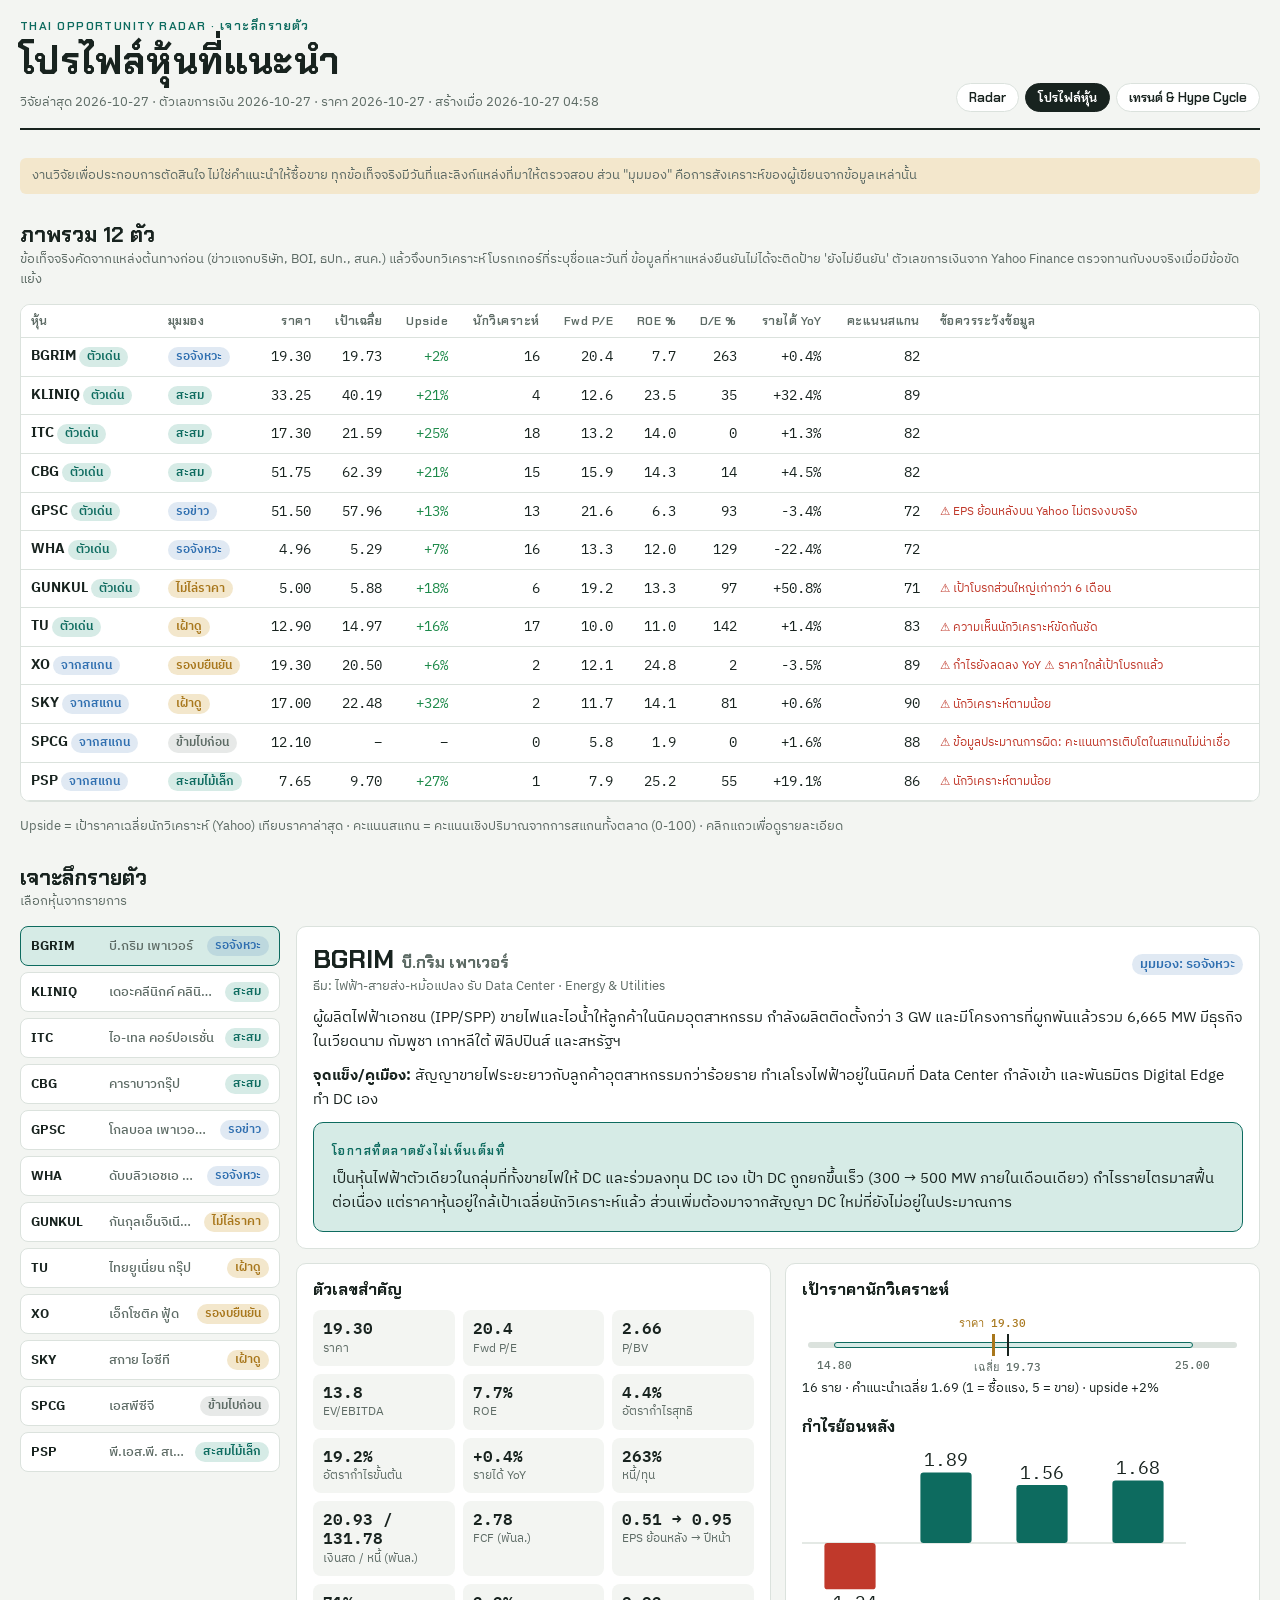
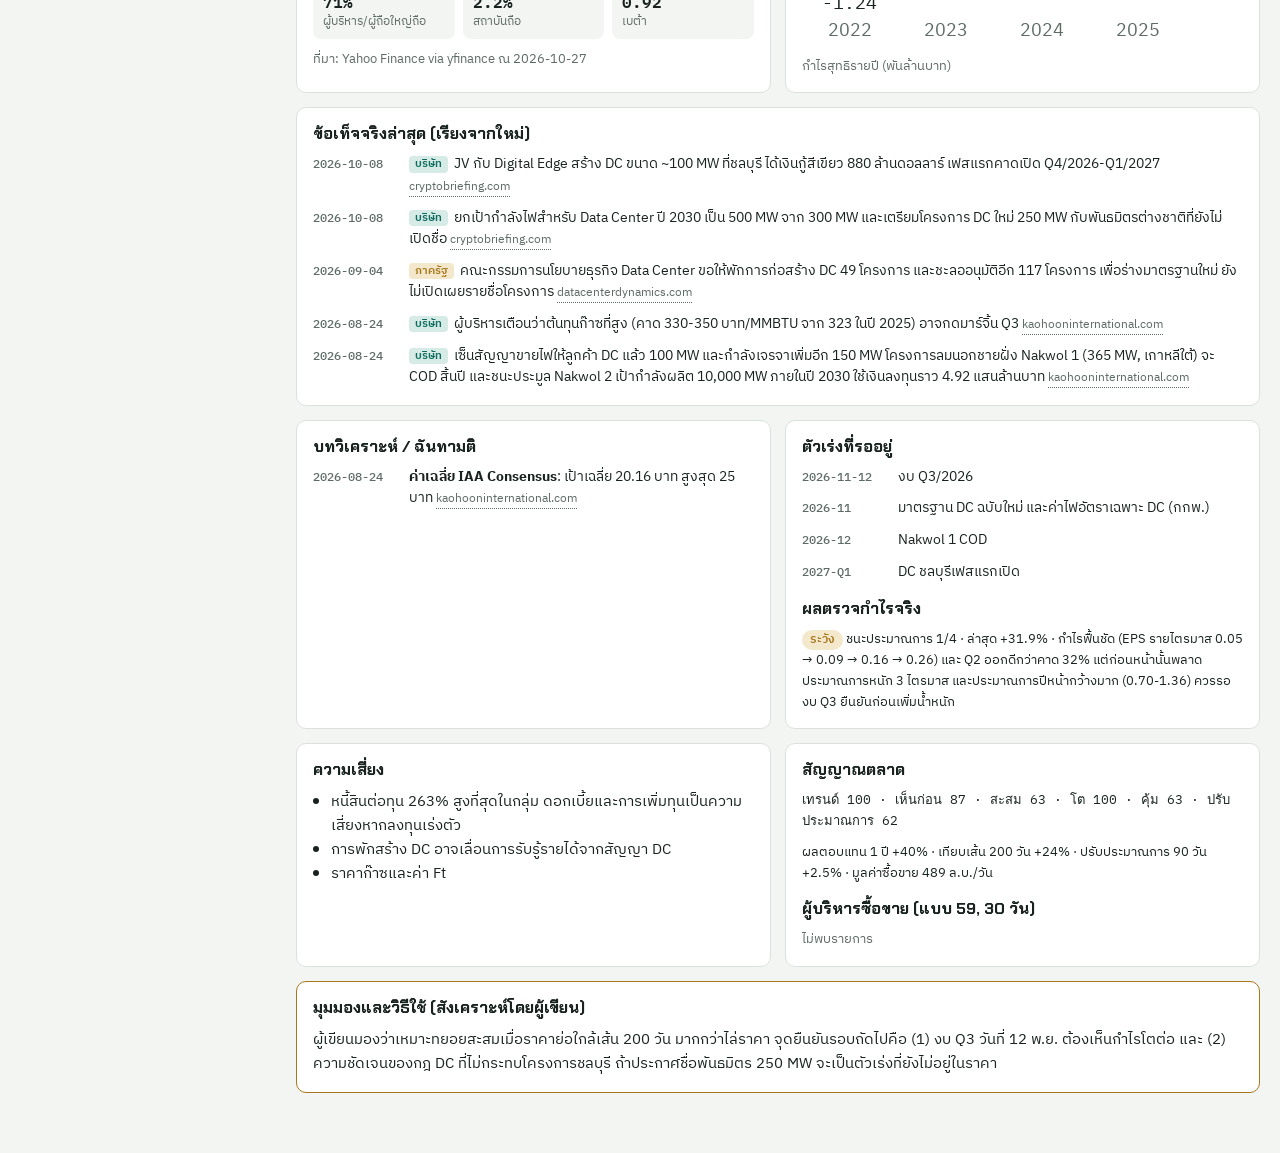
==== profiles.html @ 1df00329 "Publish Thai Radar pages (data 2026-10-27) Co-Authored-By: Claude Opus 5.5 <noreply@anthropic.com> C" ====
<!doctype html>
<html lang="th">
<head>
<meta name="robots" content="noindex, nofollow">
<meta charset="utf-8">
<meta name="viewport" content="width=device-width, initial-scale=1, viewport-fit=cover">
<title>Thai Radar Profiles</title>
<link rel="preconnect" href="https://fonts.googleapis.com">
<link rel="stylesheet" href="https://fonts.googleapis.com/css2?family=Chakra+Petch:wght@500;600;700&family=IBM+Plex+Sans+Thai:wght@400;500;600&family=IBM+Plex+Mono:wght@400;500&display=swap">
<link rel="stylesheet" href="radar.css">
</head>
<body>
<div class="wrap">
  <header class="top">
    <div style="display:flex;flex-direction:column;gap:6px;min-width:0">
      <span class="eyebrow">Thai Opportunity Radar · เจาะลึกรายตัว</span>
      <h1>โปรไฟล์หุ้นที่แนะนำ</h1>
      <span class="muted small" id="asof"></span>
    </div>
    <nav class="nav" id="nav" aria-label="หน้าอื่น"></nav>
  </header>
  <div class="disclaimer">งานวิจัยเพื่อประกอบการตัดสินใจ ไม่ใช่คำแนะนำให้ซื้อขาย ทุกข้อเท็จจริงมีวันที่และลิงก์แหล่งที่มาให้ตรวจสอบ ส่วน "มุมมอง" คือการสังเคราะห์ของผู้เขียนจากข้อมูลเหล่านั้น</div>
  <div id="app" style="display:flex;flex-direction:column;gap:28px"></div>
</div>
<script src="data/bundle.js"></script>
<script>
(function(){
const R = window.RADAR, app = document.getElementById('app');
if(!R || !R.profiles){ app.innerHTML = '<p>ไม่พบข้อมูลโปรไฟล์ ให้รัน <code>python scripts/update_data.py --offline</code></p>'; return; }
// date helpers: a month/quarter/year value counts as its last day, so a catalyst is "due" only once it fully passes
const asofDay = new Date(String(R.built||'').slice(0,10));
const endOf = v=>{ v=String(v||''); let m;
  if(/^\d{4}-\d{2}-\d{2}$/.test(v)) return new Date(v);
  if((m=v.match(/^(\d{4})-(\d{2})$/))) return new Date(Date.UTC(+m[1], +m[2], 0));
  if((m=v.match(/^(\d{4})-Q(\d)$/))) return new Date(Date.UTC(+m[1], +m[2]*3, 0));
  if(/^\d{4}$/.test(v)) return new Date(Date.UTC(+v, 11, 31));
  return new Date(8.64e15); };
const ageDays = v=> (asofDay - endOf(v))/864e5;
const P = R.profiles, D = (R.deep||{}).stocks || {}, L = R.layout || {};
const snaps = (R.snapshots||[]).slice().sort((a,b)=>a.date<b.date?-1:1), cur = snaps[snaps.length-1] || {quotes:{}};
const MK = Object.fromEntries(((R.market||{}).rows||[]).map(r=>[r.sym,r]));
const QW = L.quant_weights;
if(R.market && QW){ R.market.rows.forEach(r=>{ let tw=0,t=0; Object.entries(QW).forEach(([k,w])=>{ if(r.s[k]!=null){ tw+=w; t+=w*r.s[k]; } }); if(tw) r.total=t/tw; }); }
const EC = Object.fromEntries(((R.earnings||{}).rows||[]).map(r=>[r.sym,r]));
const INS = ((R.insider||{}).rows||[]);
const U = Object.fromEntries(((R.universe||{}).stocks||[]).map(s=>[s.sym,s]));
const TH = Object.fromEntries(((R.themes||{}).themes||[]).map(t=>[t.id,t]));
const fmt=(v,d=1)=> v==null||isNaN(v)?'–':Number(v).toLocaleString('en-US',{minimumFractionDigits:d,maximumFractionDigits:d});
const sg=(v,d=1)=> v==null||isNaN(v)?'–':(v>0?'+':'')+fmt(v,d)+'%';
const esc=s=>String(s??'').replace(/[&<>"]/g,c=>({'&':'&amp;','<':'&lt;','>':'&gt;','"':'&quot;'}[c]));
const el=h=>{const d=document.createElement('div'); d.innerHTML=h.trim(); return d.firstElementChild;};
const host = s=>{ try{ return new URL(s).hostname.replace(/^www\./,''); }catch(e){ return 'แหล่งที่มา'; } };
const src = u=> u? `<a class="src" href="${esc(u)}" target="_blank" rel="noopener">${esc(host(u))}</a>` : '';
const store={get(k,d){try{const v=localStorage.getItem('radarp.'+k);return v?JSON.parse(v):d;}catch(e){return d;}},set(k,v){try{localStorage.setItem('radarp.'+k,JSON.stringify(v));}catch(e){}}};

// nav: local files when opened from disk, artifact links when published
const local = true;
document.getElementById('nav').innerHTML = (L.pages||[]).map(p=>{ const href = local? p.file : (p.url||p.file); return `<a href="${esc(href)}" ${p.id==='profiles'?'aria-current="page"':''}>${esc(p.label)}</a>`; }).join('');
document.getElementById('asof').textContent = `วิจัยล่าสุด ${P.updated} · ตัวเลขการเงิน ${(R.deep||{}).date||'–'} · ราคา ${cur.date||'–'} · สร้างเมื่อ ${String(R.built||'').replace('T',' ')}`;

const syms = Object.keys(P.stocks);
function price(s){ const q=cur.quotes[s]; return q? q.p : (MK[s]? MK[s].p : (D[s]||{}).p); }
function row(s){
  const p=P.stocks[s], d=D[s]||{}, m=MK[s], px=price(s);
  const tgt = d.tgt? d.tgt[1] : null;
  return {s, p, d, m, px, up: tgt&&px? (tgt/px-1)*100 : null, scan: m? m.total : null};
}
const rows = syms.map(row);
let sel = store.get('sel', syms[0]); if(!P.stocks[sel]) sel = syms[0];

/* ---------- overview table ---------- */
function overview(){
  const s = el(`<section class="block"><div class="sec-head"><div><h2>ภาพรวม ${rows.length} ตัว</h2><div class="muted small">${esc(P.method)}</div></div></div></section>`);
  const st = P.stances||{};
  const body = rows.map(r=>`<tr class="row" data-s="${r.s}" tabindex="0"><td><b>${r.s}</b> <span class="pill ${r.p.role==='pick'?'t-a':'t-b'}">${r.p.role==='pick'?'ตัวเด่น':'จากสแกน'}</span></td>
    <td><span class="pill ${st[r.p.stance]||'t-d'}">${esc(r.p.stance||'')}</span></td>
    <td class="n">${fmt(r.px,2)}</td><td class="n">${r.d.tgt?fmt(r.d.tgt[1],2):'–'}</td><td class="n ${r.up>0?'up':r.up<0?'down':''}">${sg(r.up,0)}</td>
    <td class="n">${r.d.n??'–'}</td><td class="n">${fmt(r.d.fpe,1)}</td><td class="n">${fmt(r.d.roe,1)}</td><td class="n">${fmt(r.d.de,0)}</td><td class="n">${sg(r.d.revg)}</td>
    <td class="n">${r.scan!=null?fmt(r.scan,0):'–'}</td><td class="small">${(r.p.flags||[]).map(f=>`<span class="flag">⚠ ${esc(f)}</span>`).join(' ')}</td></tr>`).join('');
  const t = el(`<div class="tbl-wrap"><table><thead><tr><th>หุ้น</th><th>มุมมอง</th><th class="n">ราคา</th><th class="n">เป้าเฉลี่ย</th><th class="n">Upside</th><th class="n">นักวิเคราะห์</th><th class="n">Fwd P/E</th><th class="n">ROE %</th><th class="n">D/E %</th><th class="n">รายได้ YoY</th><th class="n">คะแนนสแกน</th><th>ข้อควรระวังข้อมูล</th></tr></thead><tbody>${body}</tbody></table></div>`);
  t.querySelectorAll('tr.row').forEach(tr=>{ const f=()=>{ sel=tr.dataset.s; store.set('sel',sel); render(); document.getElementById('detail').scrollIntoView({behavior:'smooth'}); }; tr.onclick=f; tr.onkeydown=e=>{ if(e.key==='Enter') f(); }; });
  s.appendChild(t);
  s.appendChild(el(`<div class="small muted">Upside = เป้าราคาเฉลี่ยนักวิเคราะห์ (Yahoo) เทียบราคาล่าสุด · คะแนนสแกน = คะแนนเชิงปริมาณจากการสแกนทั้งตลาด (0-100) · คลิกแถวเพื่อดูรายละเอียด</div>`));
  return s;
}

/* ---------- detail ---------- */
function rangeBar(d, px){
  if(!d.tgt || px==null) return '<p class="small muted" style="margin:0">ไม่มีเป้าราคาจากนักวิเคราะห์</p>';
  const [lo,mean,hi] = d.tgt, a=Math.min(lo,px)*0.95, b=Math.max(hi,px)*1.05, x=v=>((v-a)/(b-a)*100).toFixed(1)+'%';
  return `<div class="range" role="img" aria-label="ช่วงเป้าราคา ${lo}-${hi} ราคา ${px}"><div class="bar"></div><div class="fill" style="left:${x(lo)};width:calc(${x(hi)} - ${x(lo)})"></div>
    <div class="mk" style="left:${x(px)};background:var(--gold);width:3px"></div><span class="lb" style="left:${x(px)};color:var(--gold)">ราคา ${fmt(px,2)}</span>
    <div class="mk" style="left:${x(mean)}"></div><span class="lb b" style="left:${x(mean)}">เฉลี่ย ${fmt(mean,2)}</span>
    <span class="lb b" style="left:${x(lo)}">${fmt(lo,2)}</span><span class="lb b" style="left:${x(hi)}">${fmt(hi,2)}</span></div>`;
}
function niChart(d){
  const ys = Object.keys(d.ni||{}).sort(); if(ys.length<2) return '<p class="small muted" style="margin:0">ข้อมูลกำไรย้อนหลังไม่พอ</p>';
  const vals = ys.map(y=>d.ni[y]), mx = Math.max(...vals.map(Math.abs)), w=60*ys.length, h=120, z=h/2;
  const bars = ys.map((y,i)=>{ const v=d.ni[y], bh=Math.abs(v)/mx*(z-16); const yy = v>=0? z-bh : z; return `<rect x="${i*60+14}" y="${yy}" width="32" height="${Math.max(bh,1)}" rx="2" fill="${v>=0?'var(--accent)':'var(--bad)'}"></rect><text x="${i*60+30}" y="${v>=0?yy-4:yy+bh+12}" text-anchor="middle" font-size="11" class="mono">${fmt(v,2)}</text><text x="${i*60+30}" y="${h-2}" text-anchor="middle" class="lbl">${y}</text>`; }).join('');
  return `<svg viewBox="0 0 ${w} ${h+4}" style="width:100%;max-width:${w*1.6}px;height:auto" role="img" aria-label="กำไรสุทธิรายปี"><line x1="0" x2="${w}" y1="${z}" y2="${z}" class="axis"></line>${bars}</svg><div class="small muted">กำไรสุทธิรายปี (พันล้านบาท)</div>`;
}
function detail(){
  const r = rows.find(x=>x.s===sel), p=r.p, d=r.d, m=r.m, ec=EC[sel], u=U[sel];
  const s = el(`<section class="block" id="detail"><div class="sec-head"><div><h2>เจาะลึกรายตัว</h2><div class="muted small">เลือกหุ้นจากรายการ</div></div></div></section>`);
  const side = syms.map(x=>{ const rr=rows.find(y=>y.s===x); return `<button class="stock-btn" data-s="${x}" aria-pressed="${x===sel}"><b>${x}</b><span class="small muted" style="overflow:hidden;text-overflow:ellipsis;white-space:nowrap">${esc(P.stocks[x].name)}</span><span class="pill ${(P.stances||{})[P.stocks[x].stance]||'t-d'}">${esc(P.stocks[x].stance||'')}</span></button>`; }).join('');
  const kinds = {company:'บริษัท',broker:'โบรกเกอร์',regulator:'ภาครัฐ',data:'ข้อมูล'};
  const facts = (p.facts||[]).slice().sort((a,b)=>a.d<b.d?1:-1).map(f=>`<li><span class="d">${esc(f.d)}</span><span><span class="tag k-${f.k}">${kinds[f.k]||f.k}</span>${esc(f.t)} ${src(f.src)}</span></li>`).join('');
  const brokers = (p.brokers||[]).map(b=>`<li><span class="d">${esc(b.d)}</span><span><b>${esc(b.who)}</b>: ${esc(b.view)} ${src(b.src)}${ageDays(b.d)>180?` <span class="pill t-c">เก่า ${Math.round(ageDays(b.d)/30)} เดือน ใช้อ้างอิงไม่ได้แล้ว</span>`:''}</span></li>`).join('') || '<li class="small muted">ไม่มีบทวิเคราะห์จากโบรกเกอร์ที่ตรวจพบ</li>';
  const cats = (p.catalysts||[]).map(c=>`<li><span class="d">${esc(c.d)}</span><span>${esc(c.t)}${endOf(c.d)<asofDay?' <span class="pill t-c">ถึงกำหนดแล้ว รอตรวจผล</span>':''}</span></li>`).join('');
  const ins = INS.filter(x=>x.sym===sel).slice(0,8);
  const kp = [
    ['ราคา',fmt(r.px,2)],['Fwd P/E',fmt(d.fpe,1)],['P/BV',fmt(d.pb,2)],['EV/EBITDA',fmt(d.ev_ebitda,1)],['ROE',fmt(d.roe,1)+'%'],['อัตรากำไรสุทธิ',fmt(d.nm,1)+'%'],
    ['อัตรากำไรขั้นต้น',fmt(d.gm,1)+'%'],['รายได้ YoY',sg(d.revg)],['หนี้/ทุน',fmt(d.de,0)+'%'],['เงินสด / หนี้ (พันล.)',fmt(d.cash,2)+' / '+fmt(d.debt,2)],['FCF (พันล.)',fmt(d.fcf,2)],
    ['EPS ย้อนหลัง → ปีหน้า',fmt(d.epsT,2)+' → '+fmt(d.epsF,2)],['ผู้บริหาร/ผู้ถือใหญ่ถือ',fmt(d.ins,0)+'%'],['สถาบันถือ',fmt(d.inst,1)+'%'],['เบต้า',fmt(d.beta,2)]
  ].map(([k,v])=>`<div class="kpi"><b>${v}</b><span>${k}</span></div>`).join('');
  const scan = m? Object.entries(m.s).map(([k,v])=>`${({growth:'โต',value:'คุ้ม',momentum:'เทรนด์',discovery:'เห็นก่อน',accumulation:'สะสม',revision:'ปรับประมาณการ'})[k]||k} ${fmt(v,0)}`).join(' · ') : '';
  const V = {ok:['น่าเชื่อ','t-a'],caution:['ระวัง','t-c'],fail:['ข้อมูลผิด','t-d']};
  const body = el(`<div class="layout"><div class="side list">${side}</div>
    <div style="display:flex;flex-direction:column;gap:14px;min-width:0">
      <div class="panel"><div style="display:flex;flex-wrap:wrap;justify-content:space-between;gap:10px;align-items:baseline"><div><h2 style="font-size:26px">${sel} <span class="muted" style="font-size:16px">${esc(p.name)}</span></h2><div class="small muted">${u&&TH[u.theme]?'ธีม: '+esc(TH[u.theme].name):'ยังไม่อยู่ในรายการติดตามของ Radar'}${m?' · '+esc(m.sector||''):''}</div></div><span class="pill ${(P.stances||{})[p.stance]||'t-d'}" style="font-size:13px">มุมมอง: ${esc(p.stance||'')}</span></div>
        <p style="margin:0">${esc(p.business)}</p><p style="margin:0"><b>จุดแข็ง/คูเมือง:</b> ${esc(p.moat)}</p>
        <div class="note" style="display:block;background:var(--accent-soft);border-color:var(--accent)"><span class="eyebrow">โอกาสที่ตลาดยังไม่เห็นเต็มที่</span><p>${esc(p.thesis)}</p></div>
        ${(p.flags||[]).length?`<div class="flags">${p.flags.map(f=>`<span class="flag">⚠ ${esc(f)}</span>`).join('')}</div>`:''}
      </div>
      <div class="grid2">
        <div class="panel"><h3>ตัวเลขสำคัญ</h3><div class="kpis">${kp}</div>${d.warn?`<p class="flag" style="margin:0">⚠ ${esc(d.warn)}</p>`:''}<div class="small muted">ที่มา: ${esc((R.deep||{}).source||'')} ณ ${esc((R.deep||{}).date||'')}</div></div>
        <div class="panel"><h3>เป้าราคานักวิเคราะห์</h3>${rangeBar(d,r.px)}<div class="small">${d.n?`${d.n} ราย · คำแนะนำเฉลี่ย ${d.rec!=null?fmt(d.rec,2)+' (1 = ซื้อแรง, 5 = ขาย)':'–'} · upside ${sg(r.up,0)}`:'ไม่มีนักวิเคราะห์ตาม'}</div><h3 style="margin-top:8px">กำไรย้อนหลัง</h3>${niChart(d)}</div>
      </div>
      <div class="panel"><h3>ข้อเท็จจริงล่าสุด (เรียงจากใหม่)</h3><ul class="tl">${facts}</ul></div>
      <div class="grid2">
        <div class="panel"><h3>บทวิเคราะห์ / ฉันทามติ</h3><ul class="tl">${brokers}</ul></div>
        <div class="panel"><h3>ตัวเร่งที่รออยู่</h3><ul class="tl">${cats}</ul>
          ${ec?`<h3 style="margin-top:6px">ผลตรวจกำไรจริง</h3><p class="small" style="margin:0"><span class="pill ${V[ec.verdict][1]}">${V[ec.verdict][0]}</span> ชนะประมาณการ ${esc(ec.beats)} · ล่าสุด ${esc(ec.last)} · ${esc(ec.note)}</p>`:''}</div>
      </div>
      <div class="grid2">
        <div class="panel"><h3>ความเสี่ยง</h3><ul style="margin:0;padding-left:18px">${(p.risks||[]).map(x=>`<li>${esc(x)}</li>`).join('')}</ul></div>
        <div class="panel"><h3>สัญญาณตลาด</h3>${m?`<p class="small mono" style="margin:0">${scan}</p><p class="small" style="margin:0">ผลตอบแทน 1 ปี ${sg(m.ret12,0)} · เทียบเส้น 200 วัน ${sg(m.r200*100,0)} · ปรับประมาณการ 90 วัน ${m.rev90==null?'–':sg(m.rev90*100,1)} · มูลค่าซื้อขาย ${fmt(m.turn,0)} ล.บ./วัน</p>`:'<p class="small muted" style="margin:0">ไม่มีในผลสแกน (สภาพคล่องต่ำกว่าเกณฑ์)</p>'}
          <h3 style="margin-top:6px">ผู้บริหารซื้อขาย (แบบ 59, 30 วัน)</h3>${ins.length?`<ul class="tl">${ins.map(x=>`<li><span class="d">${esc(x['Transaction Date'])}</span><span>${esc(x['Name of Management'])}: ${esc(x['The methods of Acquisition/Disposition'])} ${fmt(x['Amount'],0)} หุ้น @ ${esc(x['Average Price (baht)'])}</span></li>`).join('')}</ul>`:'<p class="small muted" style="margin:0">ไม่พบรายการ</p>'}</div>
      </div>
      <div class="panel" style="border-color:var(--gold)"><h3>มุมมองและวิธีใช้ (สังเคราะห์โดยผู้เขียน)</h3><p style="margin:0">${esc(p.playbook)}</p></div>
    </div></div>`);
  body.querySelectorAll('.stock-btn').forEach(b=>b.onclick=()=>{ sel=b.dataset.s; store.set('sel',sel); render(); });
  s.appendChild(body); return s;
}
function render(){ app.innerHTML=''; app.appendChild(overview()); app.appendChild(detail()); }
render();
})();
</script>
</body>
</html>
---- radar.css ----
/* Layout: a radar console. Summary strip, then picks, then two instruments (hype curve + discovery map), then the full screen table. */
:root{
  --bg:#f3f5f2; --panel:#ffffff; --ink:#18231f; --muted:#5d6b65; --line:#dbe2dd;
  --accent:#0d6b5f; --accent-soft:#d6ebe6; --gold:#a8771c; --gold-soft:#f3e7cc;
  --good:#1d8a4a; --warn:#b7791f; --bad:#c0392b; --info:#2f6fb0;
  --zone:rgba(13,107,95,.09);
  --f-display:"Chakra Petch","IBM Plex Sans Thai",system-ui,sans-serif;
  --f-body:"IBM Plex Sans Thai","Noto Sans Thai",system-ui,sans-serif;
  --f-mono:"IBM Plex Mono",ui-monospace,Menlo,Consolas,monospace;
  color-scheme:light;
}
@media (prefers-color-scheme: dark){:root:not([data-theme="light"]){
  --bg:#0f1513; --panel:#161f1c; --ink:#e4ece8; --muted:#94a59e; --line:#2a3632;
  --accent:#4fc1ad; --accent-soft:#183a34; --gold:#e0b45a; --gold-soft:#3a2f17;
  --good:#4ccf7f; --warn:#e5a84a; --bad:#ef6f61; --info:#6aa8e8; --zone:rgba(79,193,173,.10); color-scheme:dark}}
:root[data-theme="dark"]{
  --bg:#0f1513; --panel:#161f1c; --ink:#e4ece8; --muted:#94a59e; --line:#2a3632;
  --accent:#4fc1ad; --accent-soft:#183a34; --gold:#e0b45a; --gold-soft:#3a2f17;
  --good:#4ccf7f; --warn:#e5a84a; --bad:#ef6f61; --info:#6aa8e8; --zone:rgba(79,193,173,.10); color-scheme:dark}
*{box-sizing:border-box}
html,body{margin:0}
body{background:var(--bg);color:var(--ink);font:15px/1.6 var(--f-body);
  padding-left:max(16px,env(safe-area-inset-left,0px));padding-right:max(16px,env(safe-area-inset-right,0px));padding-block:20px 60px}
.wrap{max-width:1240px;margin:0 auto;display:flex;flex-direction:column;gap:28px}
h1,h2,h3{font-family:var(--f-display);text-wrap:balance;margin:0;line-height:1.25}
h1{font-size:clamp(26px,4vw,38px);letter-spacing:.01em}
h2{font-size:21px}
h3{font-size:16px}
.num,td.n,.mono{font-family:var(--f-mono);font-variant-numeric:tabular-nums}
.muted{color:var(--muted)}
.small{font-size:13px}
.eyebrow{font:600 12px/1 var(--f-display);letter-spacing:.12em;text-transform:uppercase;color:var(--accent)}
header.top{display:flex;flex-wrap:wrap;justify-content:space-between;gap:16px;align-items:flex-end;border-bottom:2px solid var(--ink);padding-bottom:16px}
header.top .meta{display:flex;flex-wrap:wrap;gap:18px}
.stat{display:flex;flex-direction:column;gap:2px;min-width:110px}
.stat b{font:600 20px/1.1 var(--f-mono)}
.stat span{font-size:12px;color:var(--muted)}
.disclaimer{font-size:12.5px;color:var(--muted);background:var(--gold-soft);border-radius:6px;padding:8px 12px}
.toolbar{display:flex;flex-wrap:wrap;gap:8px;align-items:center}
button,.chip,select,input[type=search]{font:500 13px var(--f-body);color:var(--ink);background:var(--panel);border:1px solid var(--line);border-radius:999px;padding:5px 12px;cursor:pointer}
button:hover,.chip:hover{border-color:var(--accent)}
button:focus-visible,input:focus-visible,select:focus-visible,.chip:focus-visible{outline:2px solid var(--accent);outline-offset:2px}
.chip[aria-pressed="true"]{background:var(--accent);color:var(--panel);border-color:var(--accent)}
input[type=search]{cursor:text;min-width:0;width:200px;border-radius:6px}
section.block{display:flex;flex-direction:column;gap:14px}
.sec-head{display:flex;flex-wrap:wrap;gap:10px;justify-content:space-between;align-items:baseline}
.sec-tools{display:flex;gap:4px}
.sec-tools button{padding:2px 9px;font-size:12px}
.note{background:var(--panel);border:1px solid var(--line);border-radius:10px;padding:16px 18px;display:grid;grid-template-columns:repeat(auto-fit,minmax(260px,1fr));gap:18px}
.note p{margin:4px 0 0}
/* picks */
.picks{display:grid;grid-template-columns:repeat(auto-fill,minmax(270px,1fr));gap:12px}
.pick{background:var(--panel);border:1px solid var(--line);border-radius:10px;padding:14px 16px;display:flex;flex-direction:column;gap:8px;min-width:0}
.pick .row{display:flex;justify-content:space-between;align-items:baseline;gap:8px}
.pick .sym{font:700 22px/1 var(--f-display)}
.pick .score{font:600 26px/1 var(--f-mono);color:var(--accent)}
.pick p{margin:0;font-size:13.5px}
.bars{display:grid;grid-template-columns:repeat(8,1fr);gap:3px;align-items:end;height:30px}
.bars i{display:block;background:var(--accent);border-radius:2px 2px 0 0;opacity:.85}
.bars-l{display:grid;grid-template-columns:repeat(8,1fr);gap:3px;font-size:10px;color:var(--muted);text-align:center}
.pill{display:inline-block;font:600 11.5px/1 var(--f-body);padding:4px 8px;border-radius:999px;white-space:nowrap}
.t-a{background:var(--accent-soft);color:var(--accent)}
.t-b{background:color-mix(in srgb,var(--info) 15%,transparent);color:var(--info)}
.t-e{background:color-mix(in srgb,var(--bad) 15%,transparent);color:var(--bad)}
.t-c{background:var(--gold-soft);color:var(--gold)}
.t-d{background:color-mix(in srgb,var(--muted) 15%,transparent);color:var(--muted)}
.flag{font-size:11.5px;color:var(--bad)}
.flags{display:flex;flex-wrap:wrap;gap:6px}
/* instruments */
.duo{display:grid;grid-template-columns:repeat(auto-fit,minmax(min(100%,520px),1fr));gap:16px}
.panel{background:var(--panel);border:1px solid var(--line);border-radius:10px;padding:16px;min-width:0;display:flex;flex-direction:column;gap:10px}
.chart{width:100%;overflow-x:auto}
.chart svg{display:block;width:100%;height:auto;min-width:480px}
svg text{fill:var(--ink);font-family:var(--f-body)}
svg .axis{stroke:var(--line)}
svg .lbl{fill:var(--muted);font-size:11px}
/* table */
.tbl-wrap{overflow-x:auto;background:var(--panel);border:1px solid var(--line);border-radius:10px}
table{border-collapse:collapse;width:100%;font-size:13.5px}
th,td{padding:8px 10px;border-bottom:1px solid var(--line);text-align:left;white-space:nowrap}
th{font:600 12px var(--f-display);letter-spacing:.04em;color:var(--muted);cursor:pointer;position:sticky;top:0;background:var(--panel)}
th[aria-sort]{color:var(--accent)}
td.n,th.n{text-align:right}
tr.row:hover td{background:var(--accent-soft)}
tr.row{cursor:pointer}
tr.detail td{white-space:normal;background:var(--bg);font-size:13.5px}
.up{color:var(--good)} .down{color:var(--bad)}
.meter{display:inline-block;width:46px;height:6px;border-radius:3px;background:var(--line);vertical-align:middle;margin-left:6px;overflow:hidden}
.meter i{display:block;height:100%;background:var(--accent)}
/* weights */
.weights{display:grid;grid-template-columns:repeat(auto-fit,minmax(170px,1fr));gap:10px 18px;background:var(--panel);border:1px solid var(--line);border-radius:10px;padding:14px 16px}
.weights label{display:flex;flex-direction:column;font-size:13px;gap:2px}
.weights label span{display:flex;justify-content:space-between}
input[type=range]{accent-color:var(--accent);width:100%}
/* themes */
.themes{display:grid;grid-template-columns:repeat(auto-fill,minmax(300px,1fr));gap:12px}
.theme{background:var(--panel);border:1px solid var(--line);border-radius:10px;padding:14px 16px;display:flex;flex-direction:column;gap:6px;min-width:0}
.theme p{margin:0;font-size:13.5px}
.theme dt{font:600 12px var(--f-display);color:var(--muted);margin-top:4px}
.theme dd{margin:0;font-size:13.5px}
.method{background:var(--panel);border:1px solid var(--line);border-radius:10px;padding:16px 20px;max-width:none}
.method li{margin-bottom:6px}
.method ul{padding-left:20px;margin:6px 0}
details summary{cursor:pointer;font-weight:600}
@media (max-width:640px){ input[type=search]{width:100%} .stat{min-width:90px} }
@media (prefers-reduced-motion:no-preference){ .pick,.theme{transition:border-color .15s} }

/* shared additions for profile and trend pages */
.nav{display:flex;flex-wrap:wrap;gap:6px}
.nav a{font:600 13px var(--f-display);color:var(--ink);text-decoration:none;border:1px solid var(--line);border-radius:999px;padding:5px 12px;background:var(--panel)}
.nav a[aria-current="page"]{background:var(--ink);color:var(--panel);border-color:var(--ink)}
a{color:var(--accent)}
.src{font-size:11.5px;color:var(--muted);text-decoration:none;border-bottom:1px dotted var(--muted)}
.src:hover{color:var(--accent);border-color:var(--accent)}
.grid2{display:grid;grid-template-columns:repeat(auto-fit,minmax(min(100%,380px),1fr));gap:14px}
.kpis{display:grid;grid-template-columns:repeat(auto-fill,minmax(120px,1fr));gap:8px}
.kpi{background:var(--bg);border-radius:8px;padding:8px 10px;display:flex;flex-direction:column;gap:2px;min-width:0}
.kpi b{font:600 16px/1.2 var(--f-mono)}
.kpi span{font-size:11.5px;color:var(--muted)}
.tl{list-style:none;margin:0;padding:0;display:flex;flex-direction:column;gap:10px}
.tl li{display:grid;grid-template-columns:86px 1fr;gap:10px;align-items:start;font-size:13.5px}
.tl .d{font:500 12px var(--f-mono);color:var(--muted);padding-top:2px}
.tag{display:inline-block;font:600 10.5px/1 var(--f-body);padding:3px 6px;border-radius:4px;margin-right:6px;vertical-align:1px}
.k-company{background:var(--accent-soft);color:var(--accent)}
.k-broker{background:color-mix(in srgb,var(--info) 15%,transparent);color:var(--info)}
.k-regulator{background:var(--gold-soft);color:var(--gold)}
.k-data{background:color-mix(in srgb,var(--muted) 15%,transparent);color:var(--muted)}
.list{display:flex;flex-direction:column;gap:6px}
.stock-btn{display:grid;grid-template-columns:70px 1fr auto;gap:8px;align-items:center;text-align:left;border-radius:8px;padding:8px 10px;width:100%}
.stock-btn[aria-pressed="true"]{border-color:var(--accent);background:var(--accent-soft)}
.layout{display:grid;grid-template-columns:minmax(0,260px) minmax(0,1fr);gap:16px;align-items:start}
@media (max-width:820px){ .layout{grid-template-columns:1fr} .side{display:flex;overflow-x:auto;gap:6px} .side .stock-btn{min-width:200px} }
.range{position:relative;height:34px;margin:18px 6px 6px}
.range .bar{position:absolute;top:14px;left:0;right:0;height:6px;border-radius:3px;background:var(--line)}
.range .fill{position:absolute;top:14px;height:6px;border-radius:3px;background:var(--accent-soft);border:1px solid var(--accent)}
.range .mk{position:absolute;top:6px;width:2px;height:22px;background:var(--ink)}
.range .lb{position:absolute;top:-14px;transform:translateX(-50%);font:500 11px var(--f-mono);white-space:nowrap}
.range .lb.b{top:30px;color:var(--muted)}
.dir-up{color:var(--good)} .dir-down{color:var(--bad)} .dir-flat{color:var(--muted)}
.tone-up b{color:var(--good)} .tone-down b{color:var(--bad)}
.imp{font:600 11px var(--f-mono);border-radius:4px;padding:2px 5px}
.imp-p{background:color-mix(in srgb,var(--good) 15%,transparent);color:var(--good)}
.imp-n{background:color-mix(in srgb,var(--bad) 15%,transparent);color:var(--bad)}
.imp-z{background:color-mix(in srgb,var(--muted) 15%,transparent);color:var(--muted)}
.horizon{display:grid;grid-template-columns:repeat(3,1fr);gap:8px}
@media (max-width:640px){ .horizon{grid-template-columns:1fr} }
.horizon div{background:var(--bg);border-radius:8px;padding:8px 10px;font-size:13px}
.horizon b{display:block;font:600 12px var(--f-display);color:var(--accent);margin-bottom:2px}
.bucket{border-left:4px solid var(--accent);padding:8px 12px;background:var(--panel);border-radius:0 8px 8px 0}
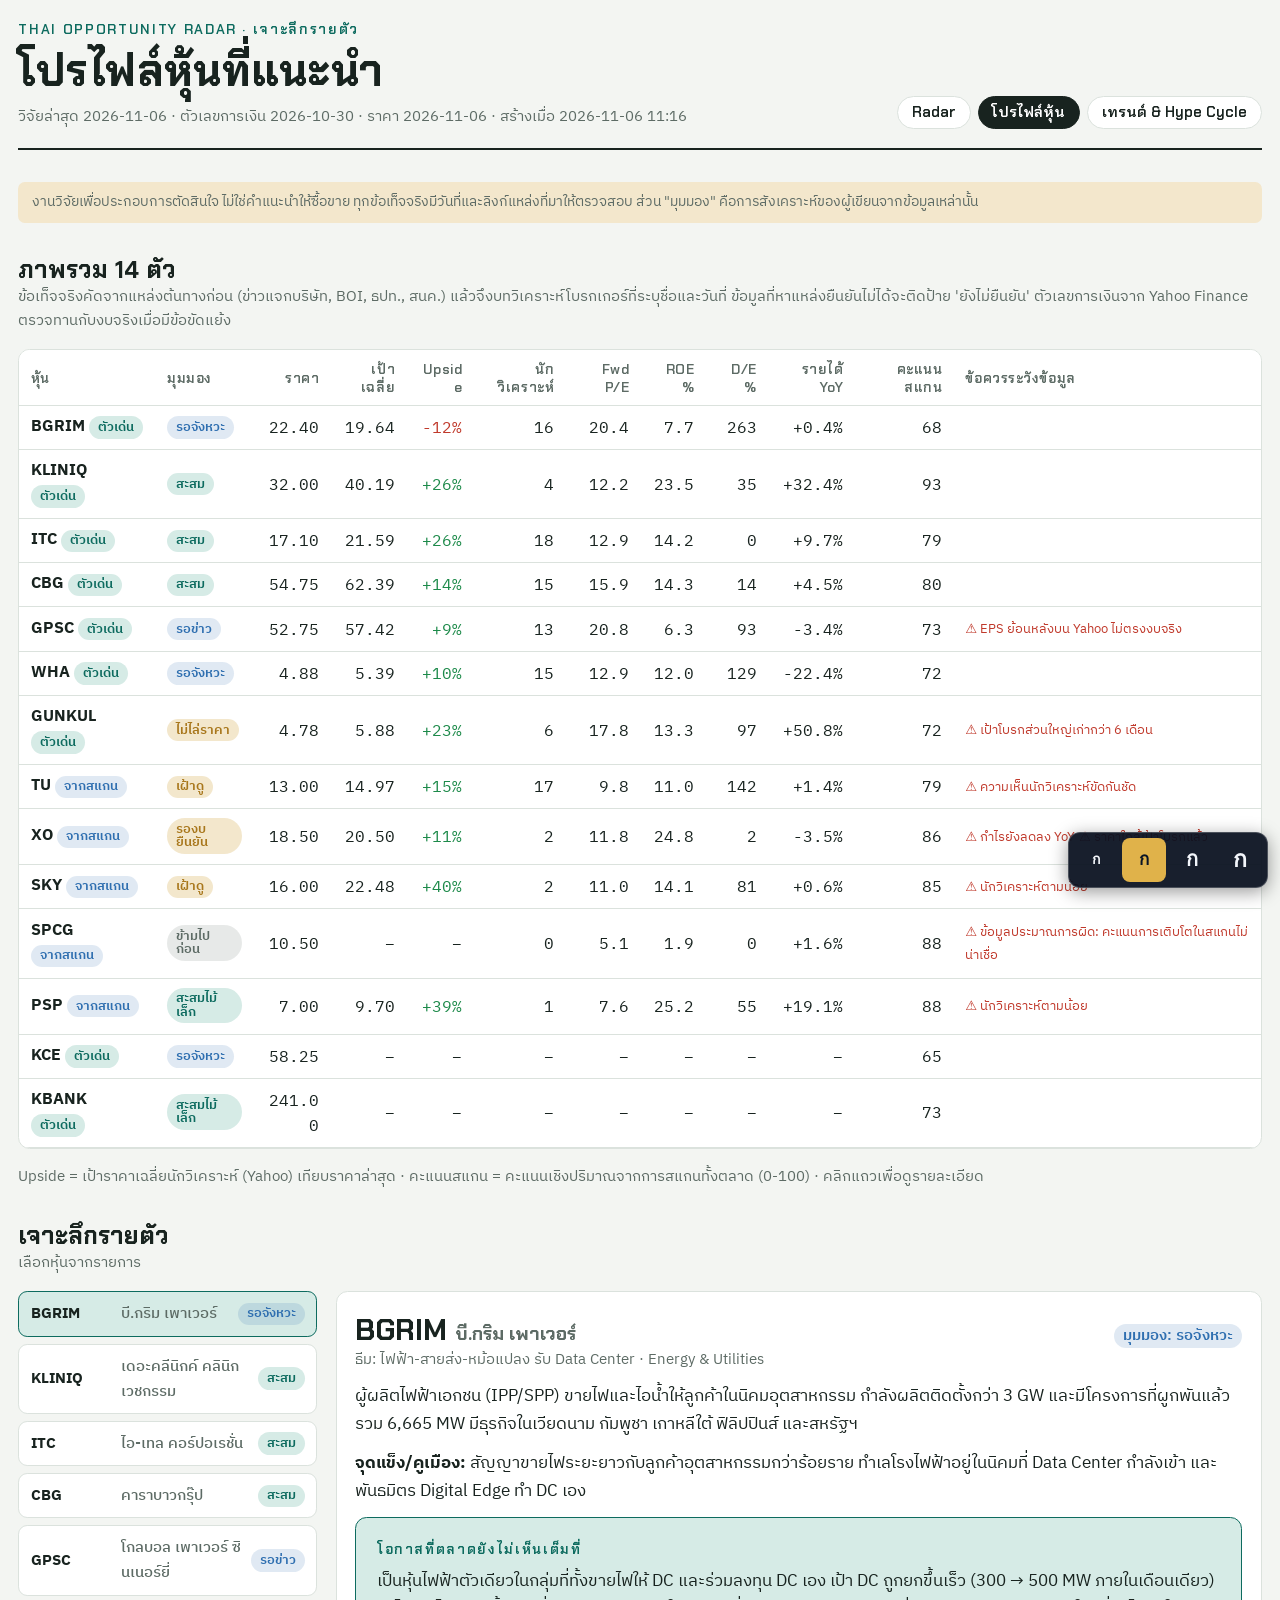
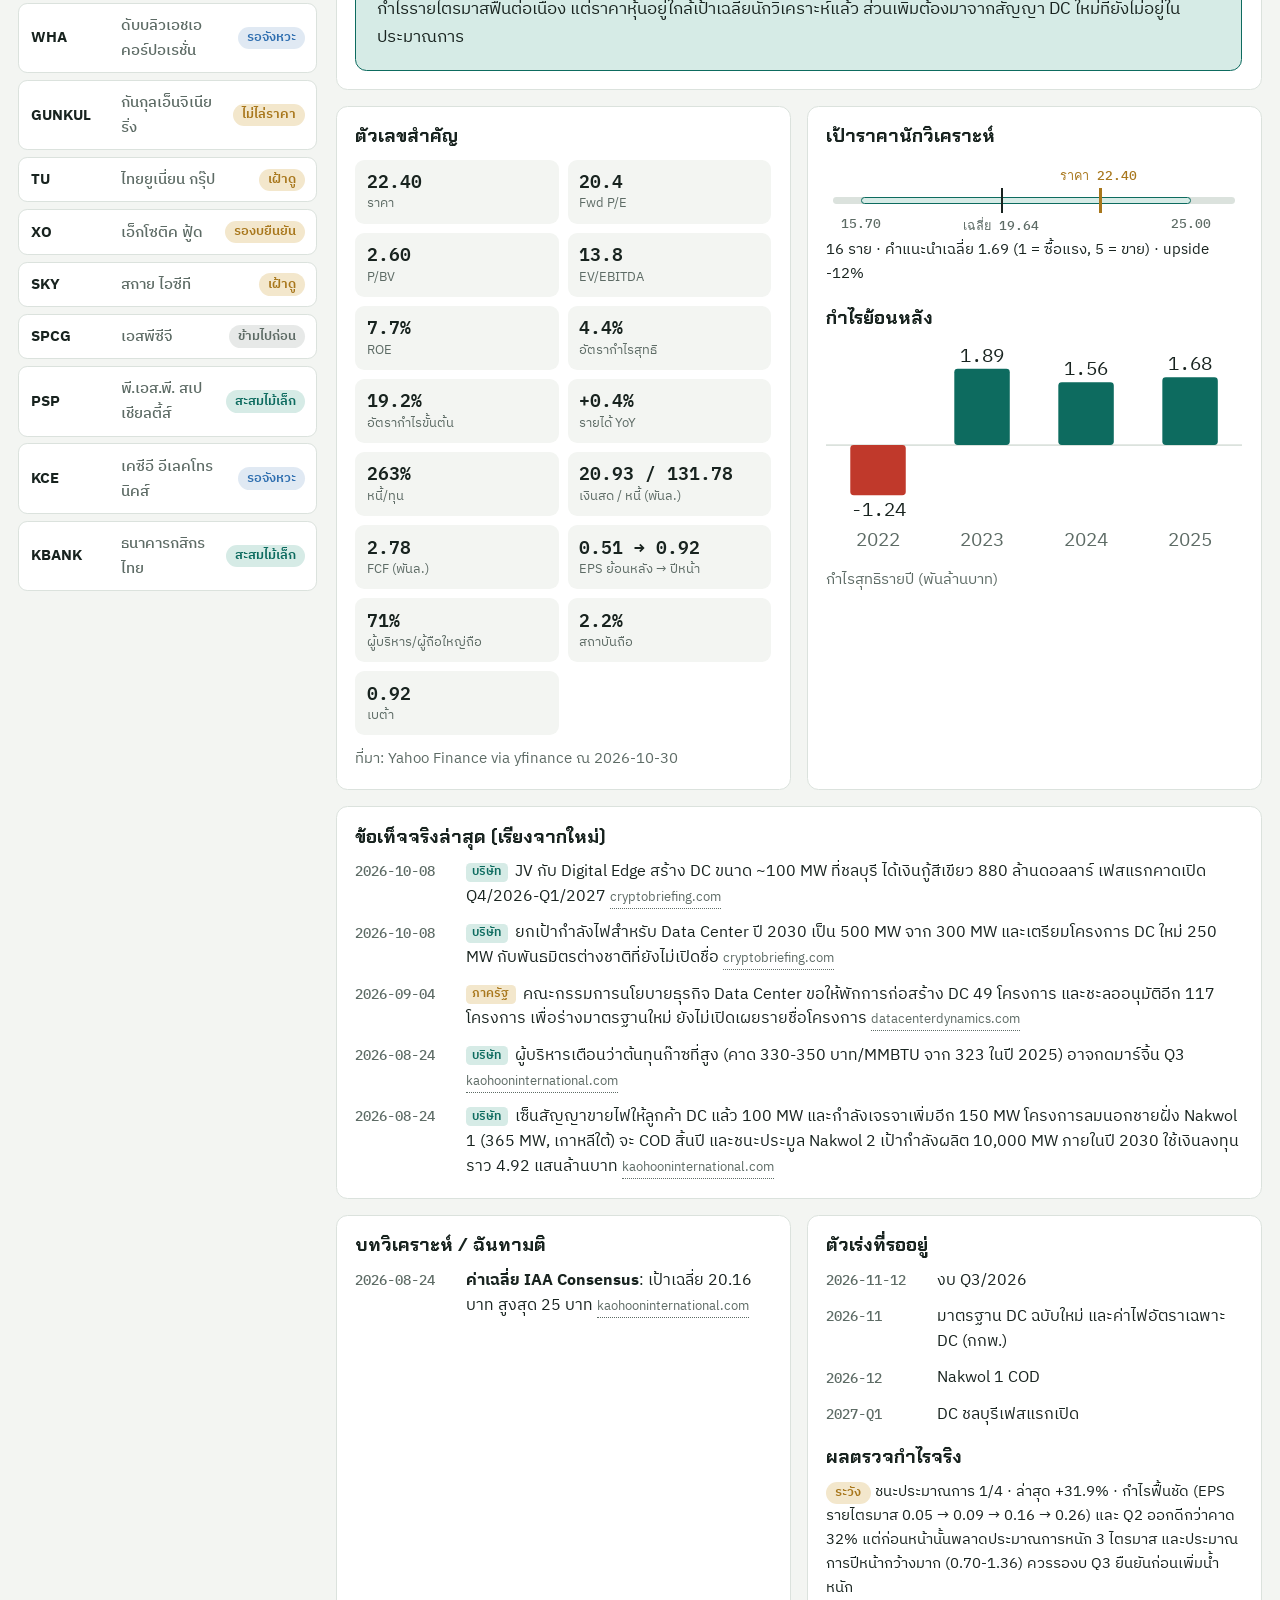
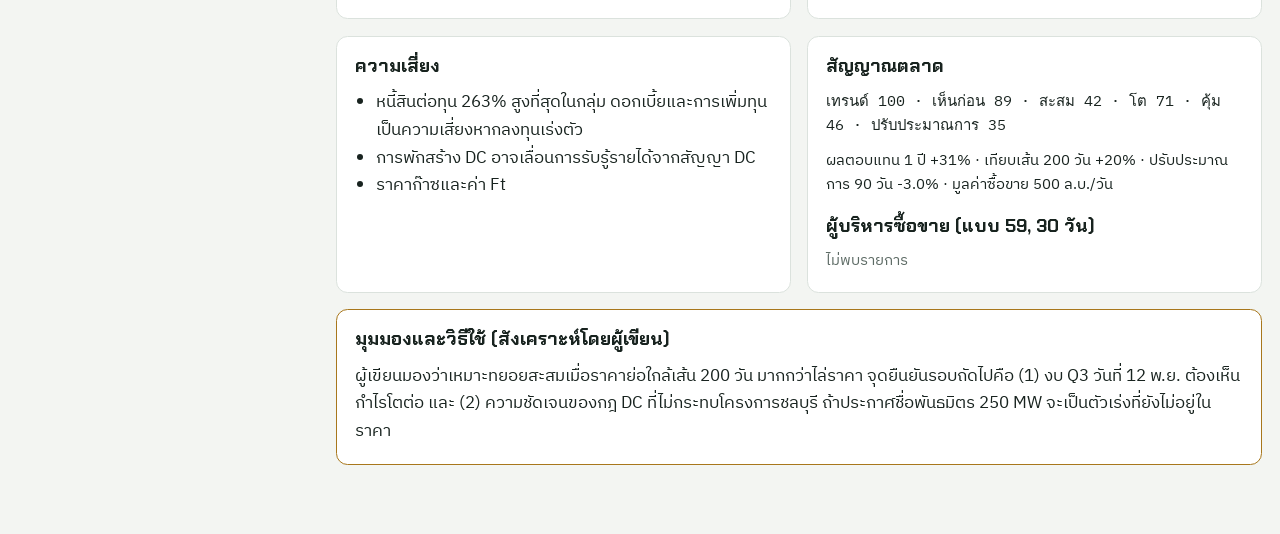
==== commit 5905d48e: "Add font-size control Co-Authored-By: Claude Opus 5.5 <noreply@anthropic.com> Claude-Session: https:" ====
--- a/profiles.html
+++ b/profiles.html
@@ -146,5 +146,25 @@
 render();
 })();
 </script>
+<!-- fsz:font-size-control v2 -->
+<style id="fsz-style">
+.fsz{position:fixed;right:max(12px,env(safe-area-inset-right,0px));bottom:max(12px,env(safe-area-inset-bottom,0px));z-index:2147483000;display:flex;align-items:center;gap:4px;padding:5px;border-radius:12px;background:rgba(10,18,32,.94);border:1px solid rgba(255,255,255,.22);box-shadow:0 4px 18px rgba(0,0,0,.4);font-family:system-ui,-apple-system,sans-serif}
+.fsz button{all:unset;box-sizing:border-box;min-width:44px;height:44px;padding:0 8px;border-radius:8px;color:#f3f6fb;font-weight:700;text-align:center;line-height:44px;cursor:pointer}
+.fsz button[aria-pressed="true"]{background:#e0b24a;color:#0b1526}
+.fsz button:focus-visible{outline:3px solid #2ec4b6;outline-offset:1px}
+@media print{.fsz{display:none}}
+html.fsz-big body *{overflow-wrap:anywhere}
+html.fsz-big body :is(span,a,code,small,b,strong,em,td,th,li,p,div):not(.fsz):not(.fsz *){white-space:normal!important}
+html.fsz-big body pre{white-space:pre-wrap!important}
+html.fsz-big body :is(img,svg,video,canvas,iframe,select,input,textarea,button):not(.fsz *){max-width:100%}
+</style>
+<div class="fsz" role="group" aria-label="ขนาดตัวอักษร" title="ขนาดตัวอักษร">
+<button type="button" data-z="1" aria-label="ขนาดปกติ" style="font-size:14px">ก</button>
+<button type="button" data-z="1.15" aria-label="ใหญ่" style="font-size:17px">ก</button>
+<button type="button" data-z="1.3" aria-label="ใหญ่มาก" style="font-size:20px">ก</button>
+<button type="button" data-z="1.5" aria-label="ใหญ่ที่สุด" style="font-size:23px">ก</button>
+</div>
+<script>(function(){var bar=document.querySelector('.fsz'),bs=bar.querySelectorAll('button');var fixed=[];function fit(z){fixed.forEach(function(el){el.style.gridTemplateColumns=el.getAttribute('data-fsz-g')||'';el.removeAttribute('data-fsz-g')});fixed=[];document.documentElement.classList.add('fsz-big');var els=document.body.getElementsByTagName('*');for(var i=0;i<els.length;i++){var el=els[i];if(el.closest('.fsz'))continue;var d=getComputedStyle(el).display;if((d==='grid'||d==='inline-grid')&&el.scrollWidth>el.clientWidth+1){el.setAttribute('data-fsz-g',el.style.gridTemplateColumns||'');el.style.gridTemplateColumns='minmax(0,1fr)';fixed.push(el)}}var vw=document.documentElement.clientWidth;document.body.querySelectorAll('table').forEach(function(t){if(t.hasAttribute('data-fsz-t'))return;var p=t.parentElement,ps=p?getComputedStyle(p).overflowX:'';if(ps==='auto'||ps==='scroll')return;if(t.scrollWidth>((p&&p.clientWidth)||vw)+1){t.setAttribute('data-fsz-t','');t.style.display='block';t.style.overflowX='auto';t.style.maxWidth='100%'}})}function set(z){z=parseFloat(z)||1.15;document.body.style.zoom=z;fit(z);bar.style.zoom=1/z;bs.forEach(function(b){b.setAttribute('aria-pressed',parseFloat(b.dataset.z)===z?'true':'false')});try{localStorage.setItem('fsz',String(z))}catch(e){}}var z='1.15';try{z=localStorage.getItem('fsz')||'1.15'}catch(e){}if(document.body)set(z);else document.addEventListener('DOMContentLoaded',function(){set(z)});window.addEventListener('load',function(){setTimeout(function(){fit(parseFloat(document.body.style.zoom)||1)},300)});var rt;window.addEventListener('resize',function(){clearTimeout(rt);rt=setTimeout(function(){fit(parseFloat(document.body.style.zoom)||1)},200)});bs.forEach(function(b){b.addEventListener('click',function(){set(b.dataset.z)})})})();</script>
+<!-- /fsz -->
 </body>
 </html>
